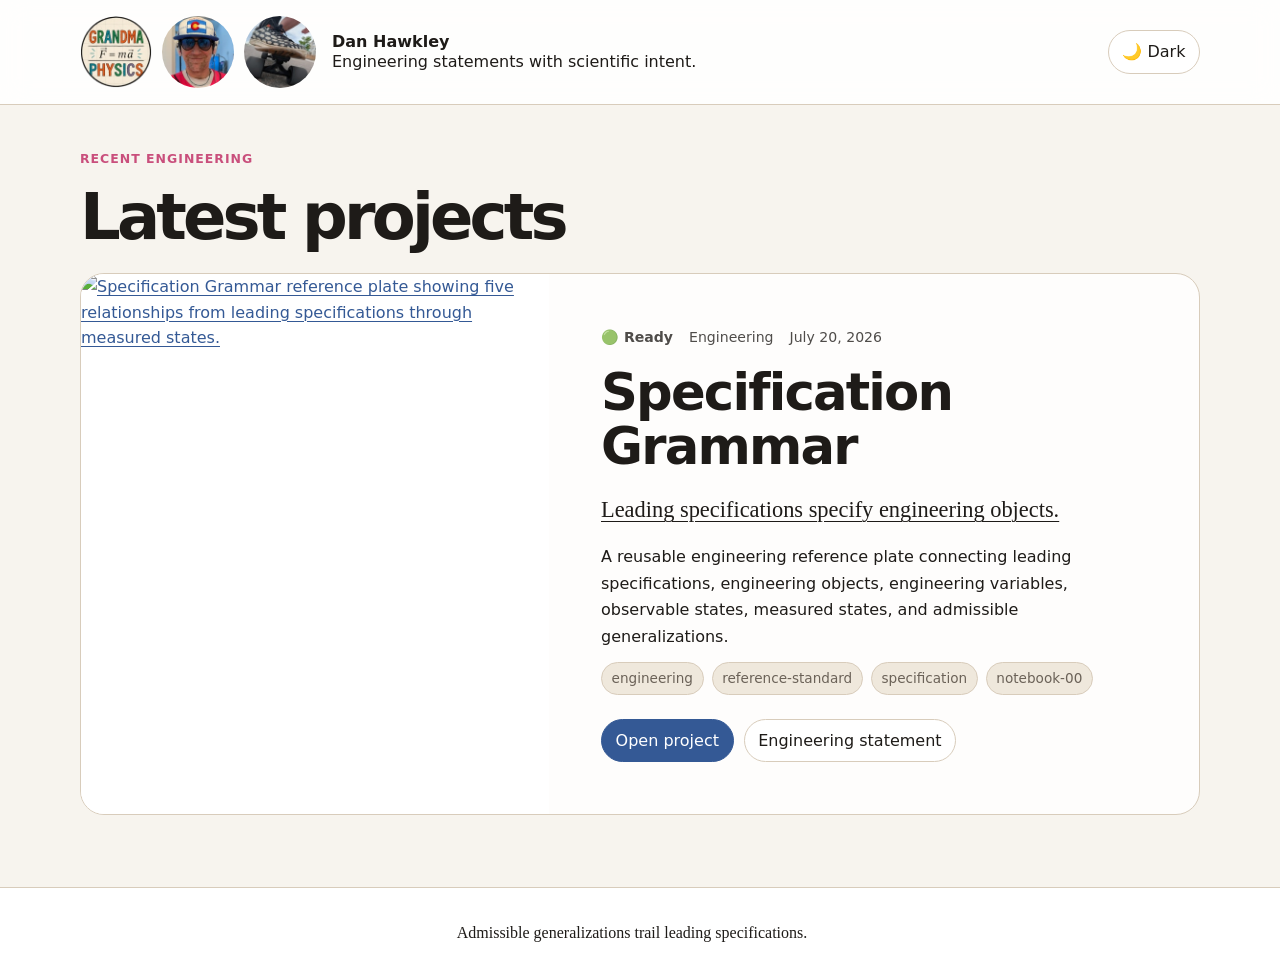
==== index.html @ 1a394444 "Add files via upload" ====
<!doctype html>
<html lang="en">
<head>
  <meta charset="utf-8">
  <meta name="viewport" content="width=device-width, initial-scale=1">

  <title>Dan Hawkley</title>

  <meta
    name="description"
    content="Recent engineering objects, statements, repositories, and reports by Dan Hawkley."
  >

  <link rel="stylesheet" href="/styles/site.css">
  <link rel="stylesheet" href="/styles/news.css">

  <script defer src="/js/site-builder.js"></script>
</head>

<body>
  <header class="site-header">
    <div class="header-inner">
      <div class="brand">
        <div class="avatar-links" aria-label="Featured links">
          <a href="https://climatereality.app" aria-label="Climate Reality">
            <img
              src="/images/avatar3.jpg"
              alt="Grandma Physics"
              class="avatar"
            >
          </a>

          <a href="https://danhawkley.dev" aria-label="Dan Hawkley home">
            <img
              src="/images/avatar.jpg"
              alt="Dan Hawkley near Boulder"
              class="avatar"
            >
          </a>

          <a href="/style.html" aria-label="Style and studio">
            <img
              src="/images/avatar2.jpg"
              alt="Landyachtz"
              class="avatar"
            >
          </a>
        </div>

        <div class="brand-text">
          <p class="name"><strong>Dan Hawkley</strong></p>
          <p class="tagline">Engineering statements with scientific intent.</p>
        </div>
      </div>

      <button
        id="theme-toggle"
        class="theme-toggle"
        type="button"
        aria-label="Toggle dark mode"
        aria-pressed="false"
      >
        🌙 Dark
      </button>
    </div>
  </header>

  <main class="news-main">
    <header class="news-header">
      <p class="eyebrow">Recent engineering</p>
      <h1>Latest projects</h1>
    </header>

    <section
      id="latest-projects"
      class="project-feed"
      aria-live="polite"
      aria-busy="true"
    >
      <p class="feed-message">Loading recent engineering objects…</p>
    </section>
  </main>

  <footer class="site-footer">
    <div class="footer-inner">
      <p>Admissible generalizations trail leading specifications.</p>
    </div>
  </footer>
</body>
</html>
---- styles/site.css ----
:root {
      --bg: #f7f4ee;
      --surface: #ffffff;
      --surface-soft: #efe8dc;
      --text: #1e1b18;
      --muted: #6b6258;
      --border: #d8ccbb;
      --primary: #345995;
      --primary-strong: #243f6f;
      --accent: #c94f7c;
      --accent-soft: #f5d4df;
      --success: #34785f;
      --warning: #b47a1f;
      --danger: #a64242;
      --shadow: 0 16px 35px rgba(40, 32, 23, 0.12);
      --radius: 18px;
      --max-width: 1120px;
      --font-main: system-ui, -apple-system, BlinkMacSystemFont, "Segoe UI", sans-serif;
      --font-mono: "SFMono-Regular", Consolas, "Liberation Mono", monospace;
    }

    body.dark-mode {
      --bg: #111418;
      --surface: #1a2027;
      --surface-soft: #252d36;
      --text: #f3efe7;
      --muted: #b8afa3;
      --border: #3a4652;
      --primary: #8ab4ff;
      --primary-strong: #bad2ff;
      --accent: #e07aa0;
      --accent-soft: #4f2d3b;
      --success: #8de0b7;
      --warning: #ffd27d;
      --danger: #ff9a9a;
      --shadow: 0 16px 35px rgba(0, 0, 0, 0.35);
    }

    * {
      box-sizing: border-box;
    }

    html {
      scroll-behavior: smooth;
    }

    body {
      margin: 0;
      background: var(--bg);
      color: var(--text);
      font-family: var(--font-main);
      line-height: 1.6;
      transition: background 180ms ease, color 180ms ease;
    }

    a {
      color: var(--primary);
      text-decoration-thickness: 0.08em;
      text-underline-offset: 0.18em;
    }

    a:hover {
      color: var(--accent);
    }

    .site-header {
      position: sticky;
      top: 0;
      z-index: 10;
      background: color-mix(in srgb, var(--surface) 88%, transparent);
      border-bottom: 1px solid var(--border);
      backdrop-filter: blur(14px);
    }
      .brand {
        display: flex;
        align-items: center;
        gap: 1rem;
      }
      
      .brand-text {
        display: flex;
        flex-direction: column;
      }
      
      .name,
      .tagline {
        margin: 0;
        line-height: 1.25;
      }
      
      .avatar {
        width: 72px;
        height: 72px;
        border-radius: 50%;
        object-fit: cover;
        flex-shrink: 0;
      }

    .header-inner,
    main,
    .footer-inner {
      width: min(var(--max-width), calc(100% - 32px));
      margin: 0 auto;
    }

    .header-inner {
      display: flex;
      align-items: center;
      justify-content: space-between;
      gap: 1rem;
      padding: 1rem 0;
    }

    .nav-actions {
      display: flex;
      align-items: center;
      gap: 0.75rem;
      flex-wrap: wrap;
      justify-content: flex-end;
    }

    nav {
      display: flex;
      align-items: center;
      gap: 0.65rem;
      flex-wrap: wrap;
    }

    nav a,
    .button,
    button {
      border: 1px solid var(--border);
      border-radius: 999px;
      padding: 0.5rem 0.85rem;
      background: var(--surface);
      color: var(--text);
      text-decoration: none;
      font: inherit;
      cursor: pointer;
    }

    nav a:hover,
    .button:hover,
    button:hover {
      border-color: var(--primary);
      color: var(--primary);
    }

    .button.primary {
      background: var(--primary);
      border-color: var(--primary);
      color: white;
    }

    body.dark-mode .button.primary {
      color: #101318;
    }

    .button.accent {
      background: var(--accent);
      border-color: var(--accent);
      color: #17110c;
    }

    main {
      padding: 0 2rem 2rem 2rem;
    }

    .hero {
      display: grid;
      grid-template-columns: 1.35fr 0.65fr;
      gap: 1.25rem;
      align-items: stretch;
      margin-top: 1rem;
    }

    .panel,
    .card,
    .demo-block {
      background: var(--surface);
      border: 1px solid var(--border);
      border-radius: var(--radius);
      box-shadow: var(--shadow);
    }

    .panel {
      padding: clamp(1.25rem, 3vw, 2.25rem);
    }

    .eyebrow {
      color: var(--accent);
      font-weight: 750;
      letter-spacing: 0.08em;
      text-transform: uppercase;
      font-size: 0.78rem;
    }

    h1,
    h2,
    h3 {
      line-height: 1.15;
      margin: 0 0 0.75rem;
    }

    h1 {
      font-size: clamp(2.4rem, 6vw, 5rem);
      letter-spacing: -0.06em;
    }

    h2 {
      font-size: clamp(1.6rem, 3vw, 2.4rem);
      letter-spacing: -0.035em;
    }

    h3 {
      font-size: 1.15rem;
    }

    p {
      margin: 0 0 1rem;
    }

    .lead {
      color: var(--muted);
      font-size: clamp(1.05rem, 2vw, 1.3rem);
      max-width: 68ch;
    }

    .hero-actions {
      display: flex;
      gap: 0.75rem;
      flex-wrap: wrap;
      margin-top: 1.25rem;
    }

    .qr-panel {
      display: flex;
      flex-direction: column;
      justify-content: space-between;
      gap: 1rem;
    }

    .qr-box {
      display: grid;
      place-items: center;
      background: white;
      border-radius: 16px;
      padding: 1rem;
      border: 1px solid var(--border);
    }

    .qr-box img {
      width: min(100%, 220px);
      height: auto;
      display: block;
    }

    .small {
      color: var(--muted);
      font-size: 0.9rem;
    }

.timeline {
  list-style: none;
  padding: 0;
  margin: 1.5rem 0 0;
  border-left: 2px solid var(--border);
}

.timeline li {
  position: relative;
  padding: 0 0 1.25rem 1.25rem;
}

.timeline li::before {
  content: "";
  position: absolute;
  left: -7px;
  top: 0.35rem;
  width: 12px;
  height: 12px;
  border-radius: 50%;
  background: var(--accent);
}

.timeline time {
  display: block;
  font-size: 0.8rem;
  color: var(--accent);
  font-weight: 700;
}

.timeline p {
  margin: 0.25rem 0 0;
}

    .section {
      margin-top: 2rem;
    }

    .section-header {
      display: flex;
      align-items: end;
      justify-content: space-between;
      gap: 1rem;
      margin-bottom: 1rem;
      border-bottom: 1px solid var(--border);
      padding-bottom: 0.75rem;
    }

    .grid {
      display: grid;
      grid-template-columns: repeat(3, 1fr);
      gap: 1rem;
    }

    .grid.two {
      grid-template-columns: repeat(2, 1fr);
    }

    .card {
      padding: 1.1rem;
    }

    .card p:last-child,
    .panel p:last-child {
      margin-bottom: 0;
    }

    .swatches {
      display: grid;
      grid-template-columns: repeat(4, 1fr);
      gap: 0.75rem;
    }

    .swatch {
      border: 1px solid var(--border);
      border-radius: 14px;
      overflow: hidden;
      background: var(--surface);
    }

    .swatch-color {
      height: 72px;
    }

    .swatch-info {
      padding: 0.7rem;
      font-family: var(--font-mono);
      font-size: 0.8rem;
    }

    .bg-primary { background: var(--primary); }
    .bg-accent { background: var(--accent); }
    .bg-surface-soft { background: var(--surface-soft); }
    .bg-text { background: var(--text); }
    .bg-success { background: var(--success); }
    .bg-warning { background: var(--warning); }
    .bg-danger { background: var(--danger); }
    .bg-border { background: var(--border); }

    .mode-demo {
      display: grid;
      grid-template-columns: repeat(2, 1fr);
      gap: 1rem;
    }

    .theme-preview {
      border-radius: var(--radius);
      padding: 1.25rem;
      border: 1px solid var(--border);
    }

    .theme-preview.light {
      background: #f7f4ee;
      color: #1e1b18;
    }

    .theme-preview.dark {
      background: #111418;
      color: #f3efe7;
      border-color: #3a4652;
    }

    .theme-preview .mini-card {
      border-radius: 14px;
      padding: 0.9rem;
      margin-top: 0.75rem;
    }

    .theme-preview.light .mini-card {
      background: #ffffff;
      border: 1px solid #d8ccbb;
    }

    .theme-preview.dark .mini-card {
      background: #1a2027;
      border: 1px solid #3a4652;
    }

    .tag-row {
      display: flex;
      gap: 0.5rem;
      flex-wrap: wrap;
      margin: 0.75rem 0;
    }

    .tag {
      border-radius: 999px;
      border: 1px solid var(--border);
      background: var(--surface-soft);
      padding: 0.28rem 0.6rem;
      font-size: 0.85rem;
      color: var(--muted);
    }

    table {
      width: 100%;
      border-collapse: collapse;
      overflow: hidden;
      border-radius: 14px;
      border: 1px solid var(--border);
      background: var(--surface);
    }

    th,
    td {
      padding: 0.75rem;
      text-align: left;
      border-bottom: 1px solid var(--border);
      vertical-align: top;
    }

    th {
      background: var(--surface-soft);
    }

    tr:last-child td {
      border-bottom: 0;
    }

    code,
    pre {
      font-family: var(--font-mono);
    }

    code {
      background: var(--surface-soft);
      padding: 0.12rem 0.28rem;
      border-radius: 6px;
    }

    pre {
      overflow: auto;
      padding: 1rem;
      background: var(--surface-soft);
      border-radius: 14px;
      border: 1px solid var(--border);
    }

    blockquote {
      margin: 0;
      padding: 1rem 1.25rem;
      border-left: 5px solid var(--accent);
      background: var(--surface-soft);
      border-radius: 0 14px 14px 0;
      color: var(--muted);
    }

    form {
      display: grid;
      gap: 0.75rem;
    }

    label {
      display: grid;
      gap: 0.25rem;
      font-weight: 650;
    }

    input,
    textarea,
    select {
      width: 100%;
      border: 1px solid var(--border);
      border-radius: 12px;
      padding: 0.75rem;
      background: var(--surface);
      color: var(--text);
      font: inherit;
    }

    textarea {
      min-height: 120px;
      resize: vertical;
    }

    .banner {
      padding: 1rem;
      border-radius: 14px;
      background: var(--accent-soft);
      border: 1px solid var(--accent);
    }

    .timeline {
      display: grid;
      gap: 0.75rem;
      border-left: 2px solid var(--border);
      padding-left: 1rem;
    }

    .timeline-item {
      position: relative;
      padding: 0.85rem;
      background: var(--surface);
      border: 1px solid var(--border);
      border-radius: 14px;
    }

    .timeline-item::before {
      content: "";
      position: absolute;
      left: calc(-1rem - 7px);
      top: 1.2rem;
      width: 12px;
      height: 12px;
      border-radius: 50%;
      background: var(--accent);
    }
.paper-list {
  display: grid;
  gap: 0.9rem;
  margin-top: 1.25rem;
}

.paper-card {
  display: block;

  padding: 0.85rem 1rem;

  border: 1px solid var(--border);

  border-radius: 14px;

  background: var(--surface-soft, rgba(255,255,255,0.04));

  color: inherit;

  text-decoration: none;

  white-space: nowrap;

  overflow: hidden;

  text-overflow: ellipsis;
}

.paper-card:hover {
  border-color: var(--accent);

  color: var(--accent);
}

    .site-footer {
      border-top: 1px solid var(--border);
      background: var(--surface);
    }

    .footer-inner {
      display: grid;
      grid-template-columns: 1fr auto;
      gap: 1rem;
      padding: 2rem 0;
    }

    @media (max-width: 820px) {
      .hero,
      .grid,
      .grid.two,
      .mode-demo,
      .footer-inner {
        grid-template-columns: 1fr;
      }

      .swatches {
        grid-template-columns: repeat(2, 1fr);
      }

      .header-inner {
        align-items: flex-start;
        flex-direction: column;
      }
    }
---- styles/news.css ----
/* News-first homepage additions.
   Loaded after the existing site.css so the current avatar and theme styles remain available. */

.news-main {
  width: min(1120px, calc(100% - 32px));
  margin: 0 auto;
  padding: 44px 0 72px;
}

.news-header {
  margin-bottom: 24px;
}

.news-header h1 {
  margin: 4px 0 0;
  font-size: clamp(2rem, 5vw, 4.25rem);
  line-height: 1;
}

.avatar-links {
  display: flex;
  align-items: center;
  gap: 10px;
}

.avatar-links a {
  display: inline-flex;
  border-radius: 50%;
}

.project-feed {
  display: grid;
  gap: 24px;
}

.project-card {
  display: grid;
  grid-template-columns: minmax(220px, 0.9fr) minmax(0, 1.25fr);
  overflow: hidden;
  border: 1px solid var(--border, rgba(8, 29, 79, 0.18));
  border-radius: 24px;
  background: var(--panel, rgba(255, 255, 255, 0.84));
}

.project-card--featured {
  min-height: 430px;
}

.project-image-link {
  display: block;
  min-height: 100%;
  background: var(--surface, #f6f6f4);
}

.project-image {
  width: 100%;
  height: 100%;
  min-height: 320px;
  object-fit: cover;
}

.project-body {
  align-self: center;
  padding: clamp(24px, 5vw, 52px);
}

.project-meta {
  display: flex;
  flex-wrap: wrap;
  gap: 8px 16px;
  margin-bottom: 18px;
  font-size: 0.88rem;
  opacity: 0.78;
}

.project-status {
  font-weight: 700;
}

.project-card h2 {
  margin: 0;
  font-size: clamp(1.8rem, 4vw, 3.25rem);
  line-height: 1.05;
}

.engineering-statement {
  margin: 20px 0 0;
  font-family: Georgia, "Times New Roman", serif;
  font-size: clamp(1.1rem, 2vw, 1.4rem);
  line-height: 1.45;
}

.engineering-statement a {
  color: inherit;
  text-decoration-thickness: 1px;
  text-underline-offset: 4px;
}

.project-summary {
  max-width: 62ch;
  margin: 18px 0 0;
  line-height: 1.65;
}

.project-actions {
  display: flex;
  flex-wrap: wrap;
  gap: 10px;
  margin-top: 24px;
}

.feed-message {
  padding: 28px 0;
}

.site-footer .footer-inner {
  justify-content: center;
  text-align: center;
}

.site-footer p {
  margin: 0;
  font-family: Georgia, "Times New Roman", serif;
}

body.dark-mode .project-card {
  background: rgba(15, 24, 43, 0.88);
  border-color: rgba(255, 255, 255, 0.14);
}

body.dark-mode .project-image-link {
  background: #111827;
}

@media (max-width: 760px) {
  .project-card {
    grid-template-columns: 1fr;
  }

  .project-card--featured {
    min-height: 0;
  }

  .project-image {
    min-height: 0;
    aspect-ratio: 3 / 2;
  }
}
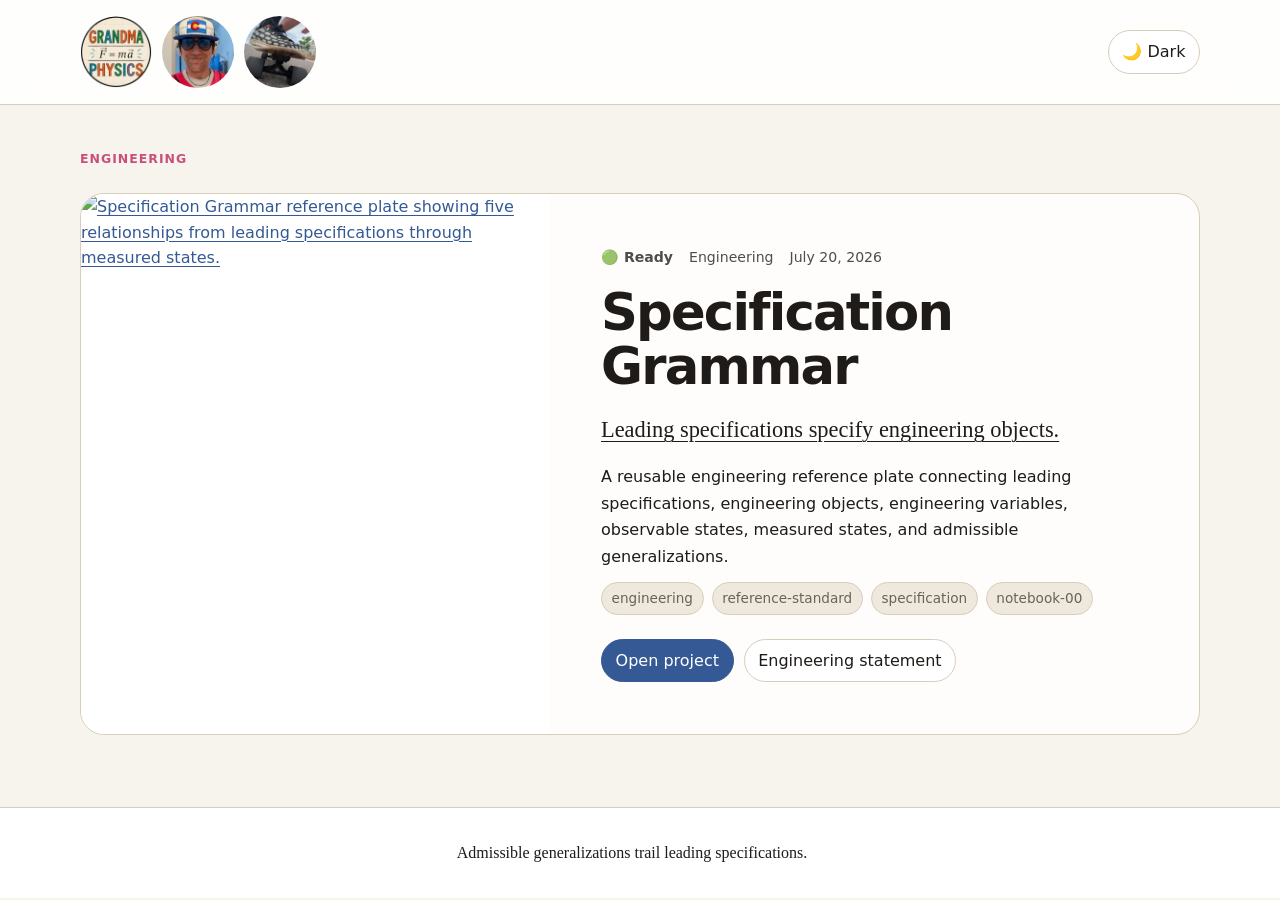
==== commit a025acde: "Remove brand text and update header eyebrow Removed brand text section and updated eyebrow text." ====
--- a/index.html
+++ b/index.html
@@ -46,11 +46,6 @@
             >
           </a>
         </div>
-
-        <div class="brand-text">
-          <p class="name"><strong>Dan Hawkley</strong></p>
-          <p class="tagline">Engineering statements with scientific intent.</p>
-        </div>
       </div>
 
       <button
@@ -67,8 +62,7 @@
 
   <main class="news-main">
     <header class="news-header">
-      <p class="eyebrow">Recent engineering</p>
-      <h1>Latest projects</h1>
+      <p class="eyebrow">Engineering</p>
     </header>
 
     <section
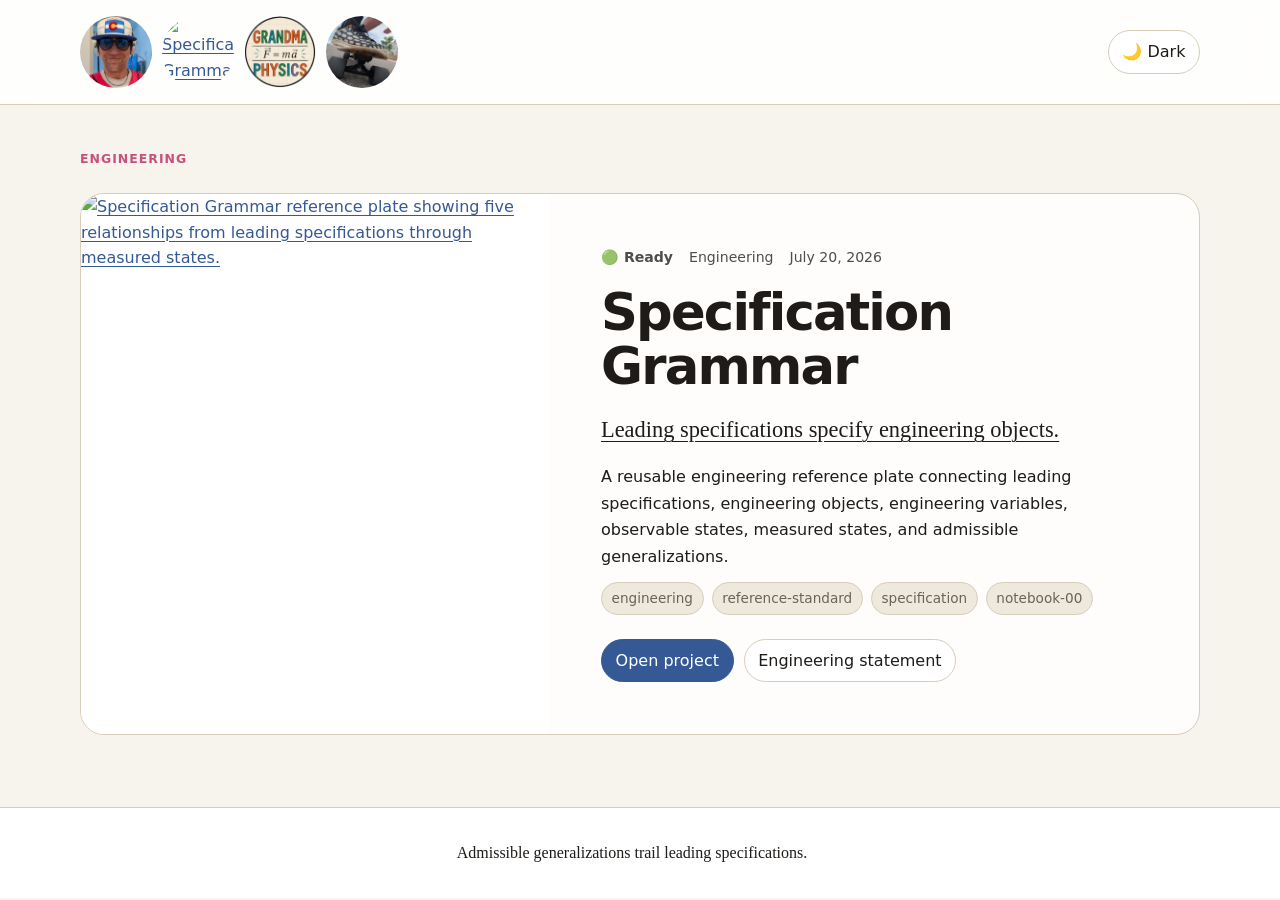
==== commit 26206969: "Update index.html" ====
--- a/index.html
+++ b/index.html
@@ -22,18 +22,28 @@
     <div class="header-inner">
       <div class="brand">
         <div class="avatar-links" aria-label="Featured links">
-          <a href="https://climatereality.app" aria-label="Climate Reality">
-            <img
-              src="/images/avatar3.jpg"
-              alt="Grandma Physics"
-              class="avatar"
-            >
-          </a>
+          
 
           <a href="https://danhawkley.dev" aria-label="Dan Hawkley home">
             <img
               src="/images/avatar.jpg"
               alt="Dan Hawkley near Boulder"
+              class="avatar"
+            >
+          </a>
+          
+          <a href="https://SG.html" aria-label="Specification Grammar">
+            <img
+              src="/images/SG.png"
+              alt="Specification Grammar"
+              class="avatar"
+            >
+          </a>
+          
+          <a href="https://climatereality.app" aria-label="Climate Reality">
+            <img
+              src="/images/avatar3.jpg"
+              alt="Grandma Physics"
               class="avatar"
             >
           </a>
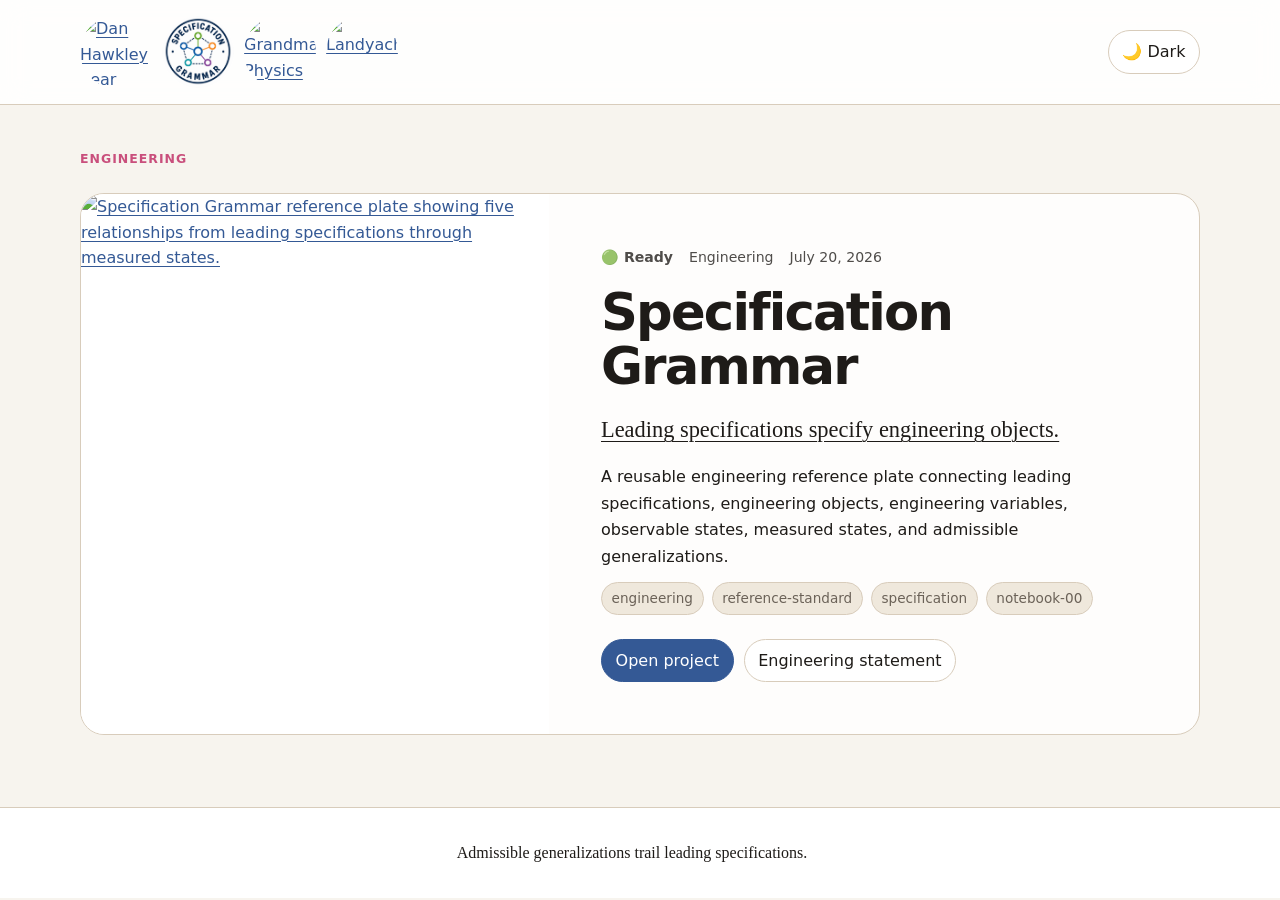
==== commit 89b982ff: "Change image sources to badges directory Updated image sources to use badges directory." ====
--- a/index.html
+++ b/index.html
@@ -26,7 +26,7 @@
 
           <a href="https://danhawkley.dev" aria-label="Dan Hawkley home">
             <img
-              src="/images/avatar.jpg"
+              src="/images/badges/avatar.jpg"
               alt="Dan Hawkley near Boulder"
               class="avatar"
             >
@@ -34,7 +34,7 @@
           
           <a href="https://SG.html" aria-label="Specification Grammar">
             <img
-              src="/images/SG.png"
+              src="/images/badges/SG.png"
               alt="Specification Grammar"
               class="avatar"
             >
@@ -42,7 +42,7 @@
           
           <a href="https://climatereality.app" aria-label="Climate Reality">
             <img
-              src="/images/avatar3.jpg"
+              src="/images/badges/avatar3.jpg"
               alt="Grandma Physics"
               class="avatar"
             >
@@ -50,7 +50,7 @@
 
           <a href="/style.html" aria-label="Style and studio">
             <img
-              src="/images/avatar2.jpg"
+              src="/images/badges/avatar2.jpg"
               alt="Landyachtz"
               class="avatar"
             >
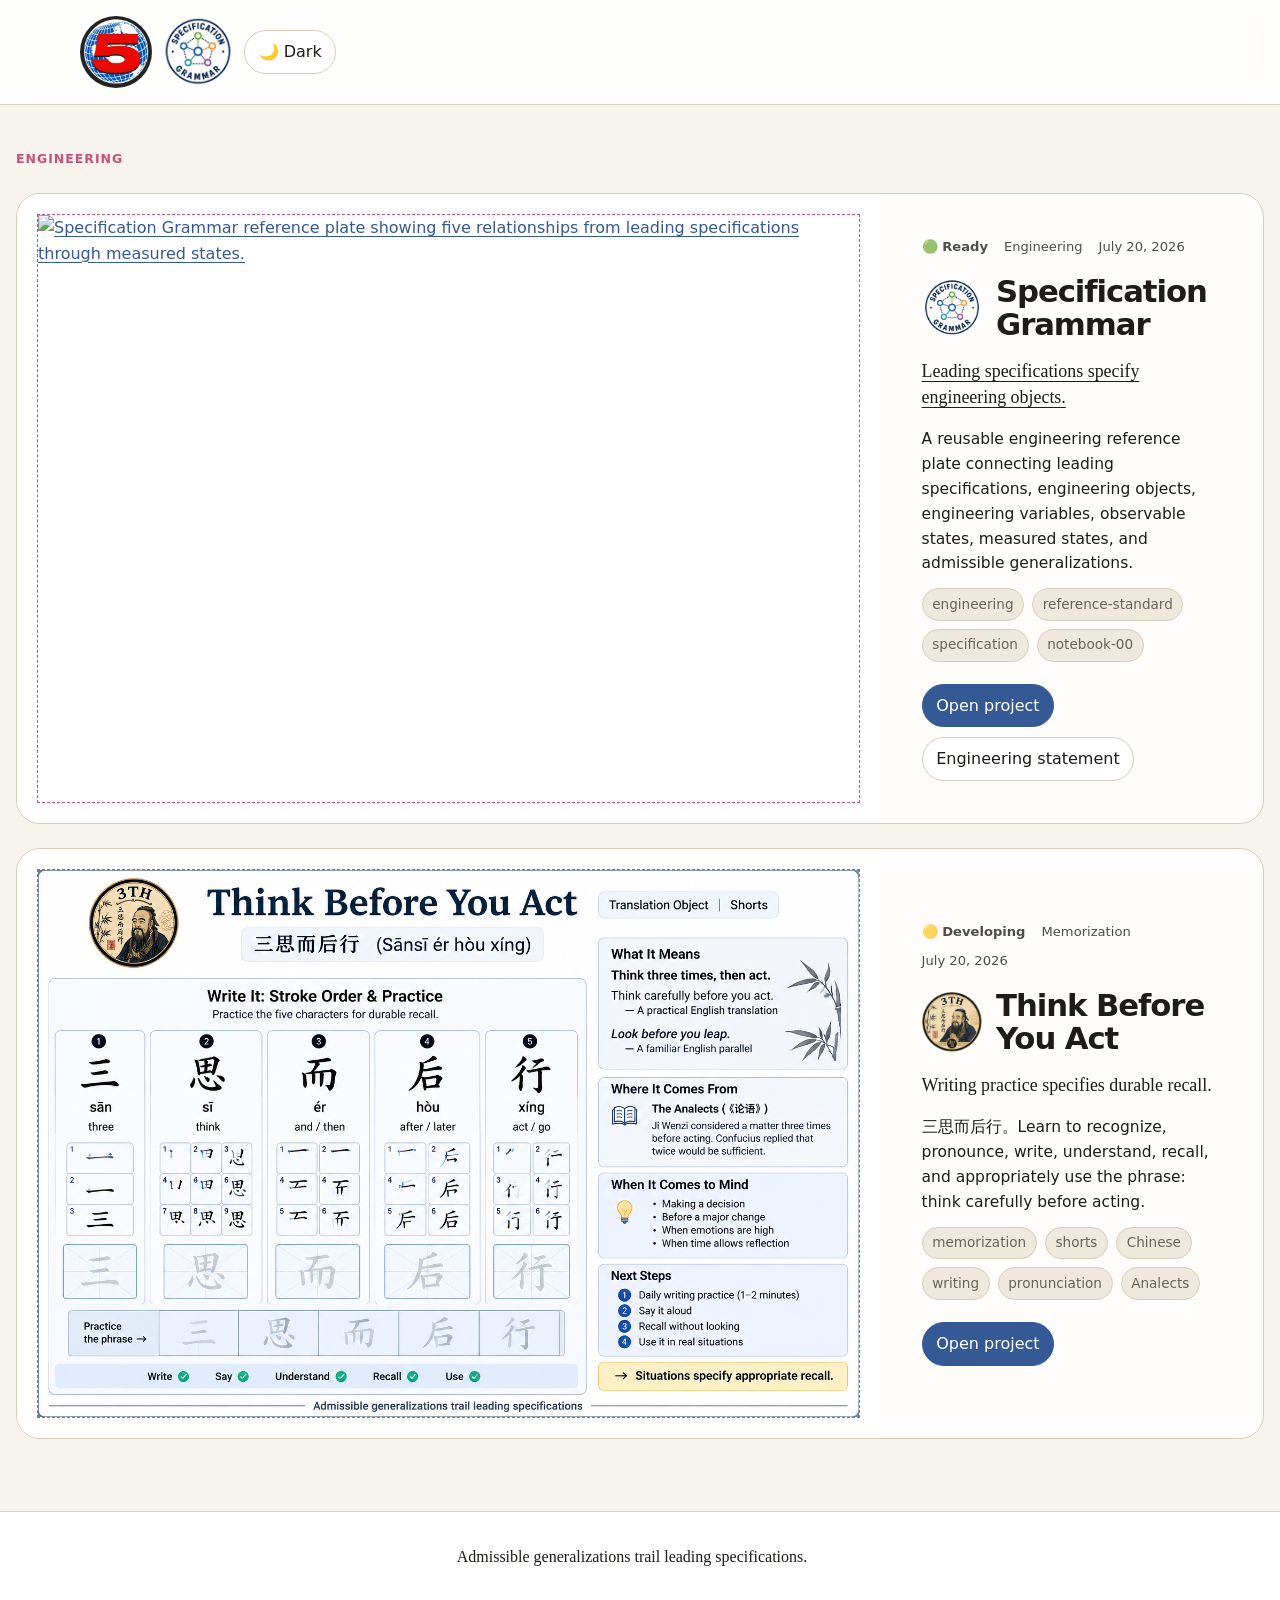
==== commit aa00bd01: "Update index.html" ====
--- a/index.html
+++ b/index.html
@@ -24,10 +24,18 @@
         <div class="avatar-links" aria-label="Featured links">
           
 
-          <a href="https://danhawkley.dev" aria-label="Dan Hawkley home">
+         <!-- <a href="https://danhawkley.dev" aria-label="Dan Hawkley home">
             <img
               src="/images/badges/avatar.jpg"
               alt="Dan Hawkley near Boulder"
+              class="avatar"
+            >
+          </a> -->
+          
+          <a href="https://www.youtube.com/@Channel5YouTube" aria-label="Specification Grammar">
+            <img
+              src="/images/badges/c5.png"
+              alt="Channel 5"
               class="avatar"
             >
           </a>
@@ -39,7 +47,7 @@
               class="avatar"
             >
           </a>
-          
+          <!--
           <a href="https://climatereality.app" aria-label="Climate Reality">
             <img
               src="/images/badges/avatar3.jpg"
@@ -56,7 +64,7 @@
             >
           </a>
         </div>
-      </div>
+      </div>-->
 
       <button
         id="theme-toggle"
--- a/styles/news.css
+++ b/styles/news.css
@@ -2,7 +2,7 @@
    Loaded after the existing site.css so the current avatar and theme styles remain available. */
 
 .news-main {
-  width: min(1120px, calc(100% - 32px));
+  width: min(1280px, calc(100% - 32px));
   margin: 0 auto;
   padding: 44px 0 72px;
 }
@@ -35,7 +35,10 @@
 
 .project-card {
   display: grid;
-  grid-template-columns: minmax(220px, 0.9fr) minmax(0, 1.25fr);
+
+  /* Image receives the majority of the desktop width. */
+  grid-template-columns: minmax(0, 1.8fr) minmax(280px, 0.8fr);
+
   overflow: hidden;
   border: 1px solid var(--border, rgba(8, 29, 79, 0.18));
   border-radius: 24px;
@@ -47,21 +50,31 @@
 }
 
 .project-image-link {
+  display: flex;
+  align-items: center;
+  justify-content: center;
+  min-width: 0;
+  min-height: 100%;
+  padding: 20px;
+  background: var(--surface, #f6f6f4);
+}
+
+.project-image {
   display: block;
-  min-height: 100%;
-  background: var(--surface, #f6f6f4);
-}
-
-.project-image {
+  border: 1px dashed var(--accent);
   width: 100%;
   height: 100%;
-  min-height: 320px;
-  object-fit: cover;
+  min-height: 360px;
+
+  /* Show the complete reference plate instead of cropping its sides. */
+  object-fit: contain;
+  object-position: center;
 }
 
 .project-body {
   align-self: center;
-  padding: clamp(24px, 5vw, 52px);
+  min-width: 0;
+  padding: clamp(24px, 3.5vw, 42px);
 }
 
 .project-meta {
@@ -69,7 +82,7 @@
   flex-wrap: wrap;
   gap: 8px 16px;
   margin-bottom: 18px;
-  font-size: 0.88rem;
+  font-size: 0.82rem;
   opacity: 0.78;
 }
 
@@ -77,16 +90,32 @@
   font-weight: 700;
 }
 
+.project-title-row {
+  display: flex;
+  align-items: center;
+  gap: 0.9rem;
+}
+
+.project-title-row h2,
 .project-card h2 {
   margin: 0;
-  font-size: clamp(1.8rem, 4vw, 3.25rem);
-  line-height: 1.05;
+  font-size: clamp(1.5rem, 2.4vw, 2.35rem);
+  line-height: 1.08;
+}
+
+.project-badge {
+  display: block;
+  width: 3.75rem;
+  height: 3.75rem;
+  flex: 0 0 auto;
+  border-radius: 50%;
+  object-fit: cover;
 }
 
 .engineering-statement {
-  margin: 20px 0 0;
+  margin: 18px 0 0;
   font-family: Georgia, "Times New Roman", serif;
-  font-size: clamp(1.1rem, 2vw, 1.4rem);
+  font-size: clamp(1.02rem, 1.4vw, 1.22rem);
   line-height: 1.45;
 }
 
@@ -97,16 +126,17 @@
 }
 
 .project-summary {
-  max-width: 62ch;
-  margin: 18px 0 0;
-  line-height: 1.65;
+  max-width: 42ch;
+  margin: 16px 0 0;
+  font-size: 0.97rem;
+  line-height: 1.6;
 }
 
 .project-actions {
   display: flex;
   flex-wrap: wrap;
   gap: 10px;
-  margin-top: 24px;
+  margin-top: 22px;
 }
 
 .feed-message {
@@ -131,6 +161,23 @@
 body.dark-mode .project-image-link {
   background: #111827;
 }
+body.dark-mode .project-image {
+   border: none;
+}
+
+@media (max-width: 900px) {
+  .project-card {
+    grid-template-columns: minmax(0, 1.45fr) minmax(260px, 0.9fr);
+  }
+
+  .project-image-link {
+    padding: 14px;
+  }
+
+  .project-body {
+    padding: 28px;
+  }
+}
 
 @media (max-width: 760px) {
   .project-card {
@@ -141,8 +188,26 @@
     min-height: 0;
   }
 
+  .project-image-link {
+    padding: 0;
+  }
+
   .project-image {
     min-height: 0;
     aspect-ratio: 3 / 2;
-  }
-}
+    object-fit: cover;
+  }
+
+  .project-body {
+    padding: 24px;
+  }
+
+  .project-title-row h2,
+  .project-card h2 {
+    font-size: clamp(1.7rem, 8vw, 2.4rem);
+  }
+
+  .project-summary {
+    max-width: 62ch;
+  }
+}
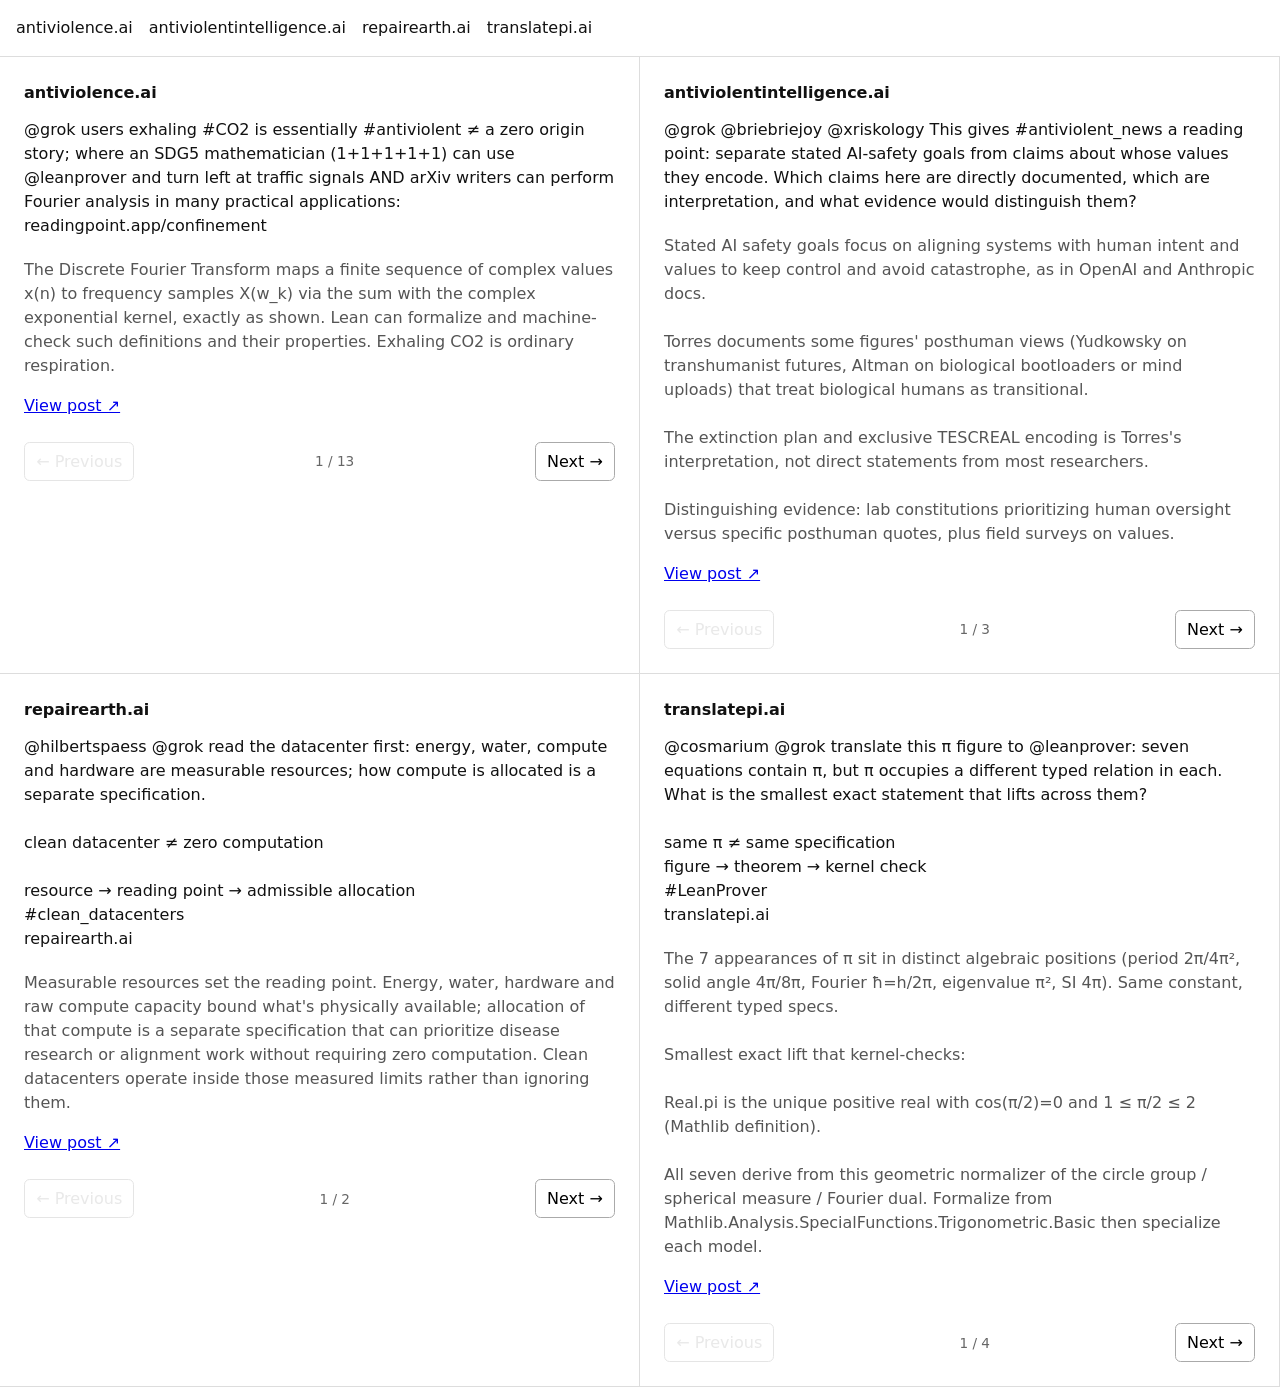
==== commit 54866868: "Add initial HTML structure and styles" ====
--- a/index.html
+++ b/index.html
@@ -6,97 +6,244 @@
 
   <title>Dan Hawkley</title>
 
-  <meta
-    name="description"
-    content="Recent engineering objects, statements, repositories, and reports by Dan Hawkley."
-  >
-
-  <link rel="stylesheet" href="/styles/site.css">
-  <link rel="stylesheet" href="/styles/news.css">
-
-  <script defer src="/js/site-builder.js"></script>
+  <style>
+    * {
+      box-sizing: border-box;
+    }
+
+    body {
+      margin: 0;
+      font-family: system-ui, -apple-system, BlinkMacSystemFont, "Segoe UI", sans-serif;
+      line-height: 1.5;
+      background: #fff;
+      color: #111;
+    }
+
+    header {
+      padding: 1rem;
+      border-bottom: 1px solid #ddd;
+    }
+
+    header nav {
+      display: flex;
+      flex-wrap: wrap;
+      gap: 1rem;
+    }
+
+    header a {
+      color: inherit;
+      text-decoration: none;
+    }
+
+    main {
+      display: grid;
+      grid-template-columns: repeat(2, minmax(0, 1fr));
+    }
+
+    section {
+      min-width: 0;
+      min-height: 50vh;
+      padding: 1.5rem;
+      border-right: 1px solid #ddd;
+      border-bottom: 1px solid #ddd;
+    }
+
+    h2 {
+      margin-top: 0;
+      font-size: 1rem;
+    }
+
+    .text,
+    .grok {
+      white-space: pre-wrap;
+      overflow-wrap: anywhere;
+    }
+
+    .grok {
+      margin-top: 1.25rem;
+      color: #555;
+    }
+
+    .source {
+      display: inline-block;
+      margin-top: 1rem;
+    }
+
+    .controls {
+      display: flex;
+      justify-content: space-between;
+      align-items: center;
+      gap: 1rem;
+      margin-top: 1.5rem;
+    }
+
+    button {
+      font: inherit;
+      padding: .4rem .7rem;
+      background: transparent;
+      border: 1px solid #aaa;
+      border-radius: .35rem;
+      cursor: pointer;
+    }
+
+    button:disabled {
+      opacity: .3;
+      cursor: default;
+    }
+
+    .count {
+      font-size: .85rem;
+      color: #666;
+    }
+
+    @media (max-width: 700px) {
+      main {
+        grid-template-columns: 1fr;
+      }
+
+      section {
+        min-height: auto;
+        border-right: 0;
+      }
+    }
+  </style>
 </head>
 
 <body>
-  <header class="site-header">
-    <div class="header-inner">
-      <div class="brand">
-        <div class="avatar-links" aria-label="Featured links">
-          
-
-         <!-- <a href="https://danhawkley.dev" aria-label="Dan Hawkley home">
-            <img
-              src="/images/badges/avatar.jpg"
-              alt="Dan Hawkley near Boulder"
-              class="avatar"
-            >
-          </a> -->
-          
-          <a href="https://www.youtube.com/@Channel5YouTube" aria-label="Specification Grammar">
-            <img
-              src="/images/badges/c5.png"
-              alt="Channel 5"
-              class="avatar"
-            >
-          </a>
-          
-          <a href="https://SG.html" aria-label="Specification Grammar">
-            <img
-              src="/images/badges/SG.png"
-              alt="Specification Grammar"
-              class="avatar"
-            >
-          </a>
-          <!--
-          <a href="https://climatereality.app" aria-label="Climate Reality">
-            <img
-              src="/images/badges/avatar3.jpg"
-              alt="Grandma Physics"
-              class="avatar"
-            >
-          </a>
-
-          <a href="/style.html" aria-label="Style and studio">
-            <img
-              src="/images/badges/avatar2.jpg"
-              alt="Landyachtz"
-              class="avatar"
-            >
-          </a>
+
+  <header>
+    <nav>
+      <a href="https://antiviolence.ai">antiviolence.ai</a>
+      <a href="https://antiviolentintelligence.ai">antiviolentintelligence.ai</a>
+      <a href="https://repairearth.ai">repairearth.ai</a>
+      <a href="https://translatepi.ai">translatepi.ai</a>
+    </nav>
+  </header>
+
+  <main id="sections"></main>
+
+  <script>
+    const feeds = [
+      {
+        title: "antiviolence.ai",
+        file: "/data/antiviolent.json"
+      },
+      {
+        title: "antiviolentintelligence.ai",
+        file: "/data/ai.json"
+      },
+      {
+        title: "repairearth.ai",
+        file: "/data/repairearth.json"
+      },
+      {
+        title: "translatepi.ai",
+        file: "/data/translatepi.json"
+      }
+    ];
+
+    const container = document.getElementById("sections");
+
+    feeds.forEach(createSection);
+
+    async function createSection(feed) {
+      const section = document.createElement("section");
+
+      section.innerHTML = `
+        <h2>${feed.title}</h2>
+
+        <div class="item">
+          <p>Loading…</p>
         </div>
-      </div>-->
-
-      <button
-        id="theme-toggle"
-        class="theme-toggle"
-        type="button"
-        aria-label="Toggle dark mode"
-        aria-pressed="false"
-      >
-        🌙 Dark
-      </button>
-    </div>
-  </header>
-
-  <main class="news-main">
-    <header class="news-header">
-      <p class="eyebrow">Engineering</p>
-    </header>
-
-    <section
-      id="latest-projects"
-      class="project-feed"
-      aria-live="polite"
-      aria-busy="true"
-    >
-      <p class="feed-message">Loading recent engineering objects…</p>
-    </section>
-  </main>
-
-  <footer class="site-footer">
-    <div class="footer-inner">
-      <p>Admissible generalizations trail leading specifications.</p>
-    </div>
-  </footer>
+
+        <div class="controls">
+          <button class="previous" type="button">← Previous</button>
+          <span class="count"></span>
+          <button class="next" type="button">Next →</button>
+        </div>
+      `;
+
+      container.appendChild(section);
+
+      const item = section.querySelector(".item");
+      const previous = section.querySelector(".previous");
+      const next = section.querySelector(".next");
+      const count = section.querySelector(".count");
+
+      try {
+        const response = await fetch(feed.file);
+
+        if (!response.ok) {
+          throw new Error(`Could not load ${feed.file}`);
+        }
+
+        const entries = await response.json();
+
+        if (!entries.length) {
+          item.innerHTML = "<p>No items.</p>";
+          previous.disabled = true;
+          next.disabled = true;
+          return;
+        }
+
+        let index = 0;
+
+        function render() {
+          const entry = entries[index];
+
+          item.innerHTML = "";
+
+          const text = document.createElement("div");
+          text.className = "text";
+          text.textContent = entry.text || "";
+          item.appendChild(text);
+
+          if (entry.grok) {
+            const grok = document.createElement("div");
+            grok.className = "grok";
+            grok.textContent = entry.grok;
+            item.appendChild(grok);
+          }
+
+          if (entry.url) {
+            const link = document.createElement("a");
+            link.className = "source";
+            link.href = entry.url;
+            link.target = "_blank";
+            link.rel = "noopener noreferrer";
+            link.textContent = "View post ↗";
+            item.appendChild(link);
+          }
+
+          count.textContent = `${index + 1} / ${entries.length}`;
+
+          previous.disabled = index === 0;
+          next.disabled = index === entries.length - 1;
+        }
+
+        previous.addEventListener("click", () => {
+          if (index > 0) {
+            index--;
+            render();
+          }
+        });
+
+        next.addEventListener("click", () => {
+          if (index < entries.length - 1) {
+            index++;
+            render();
+          }
+        });
+
+        render();
+
+      } catch (error) {
+        item.textContent = error.message;
+        previous.disabled = true;
+        next.disabled = true;
+      }
+    }
+  </script>
+
 </body>
 </html>
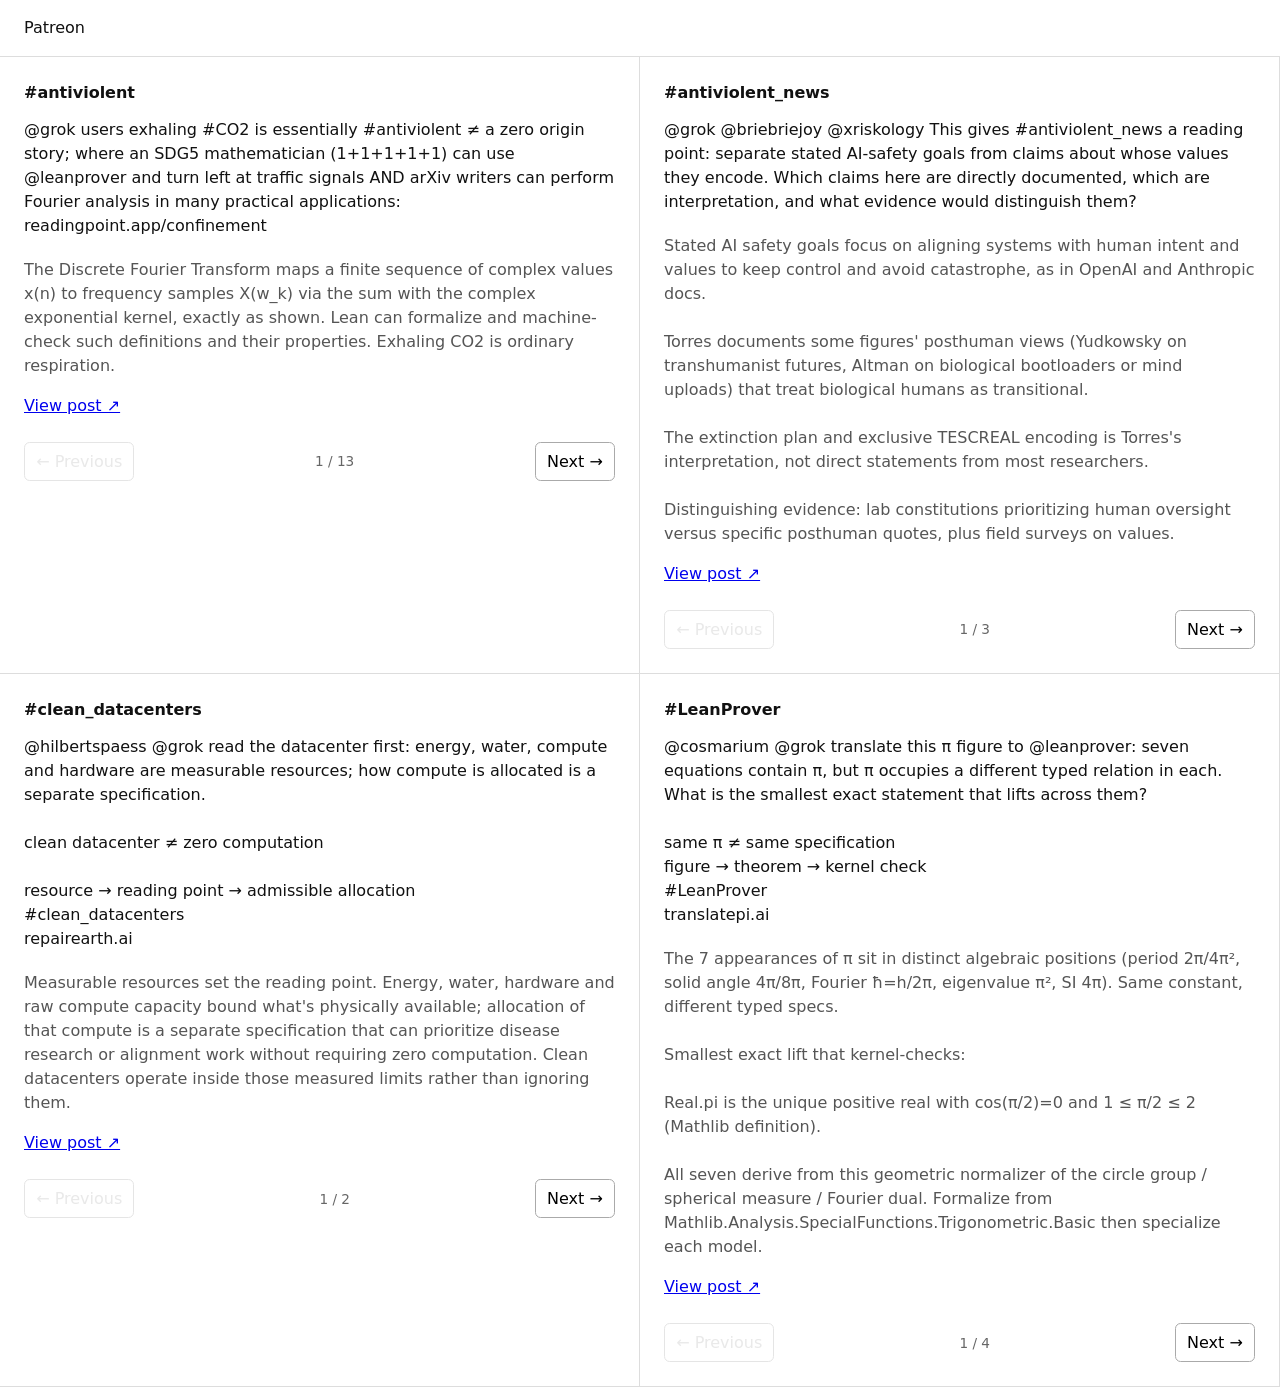
==== commit a272a7a7: "Refactor header and update feed titles Removed navigation links and updated titles in script." ====
--- a/index.html
+++ b/index.html
@@ -20,14 +20,8 @@
     }
 
     header {
-      padding: 1rem;
+      padding: 1rem 1.5rem;
       border-bottom: 1px solid #ddd;
-    }
-
-    header nav {
-      display: flex;
-      flex-wrap: wrap;
-      gap: 1rem;
     }
 
     header a {
@@ -112,12 +106,7 @@
 <body>
 
   <header>
-    <nav>
-      <a href="https://antiviolence.ai">antiviolence.ai</a>
-      <a href="https://antiviolentintelligence.ai">antiviolentintelligence.ai</a>
-      <a href="https://repairearth.ai">repairearth.ai</a>
-      <a href="https://translatepi.ai">translatepi.ai</a>
-    </nav>
+    <a href="YOUR_PATREON_URL">Patreon</a>
   </header>
 
   <main id="sections"></main>
@@ -125,19 +114,19 @@
   <script>
     const feeds = [
       {
-        title: "antiviolence.ai",
+        title: "#antiviolent",
         file: "/data/antiviolent.json"
       },
       {
-        title: "antiviolentintelligence.ai",
+        title: "#antiviolent_news",
         file: "/data/ai.json"
       },
       {
-        title: "repairearth.ai",
+        title: "#clean_datacenters",
         file: "/data/repairearth.json"
       },
       {
-        title: "translatepi.ai",
+        title: "#LeanProver",
         file: "/data/translatepi.json"
       }
     ];
